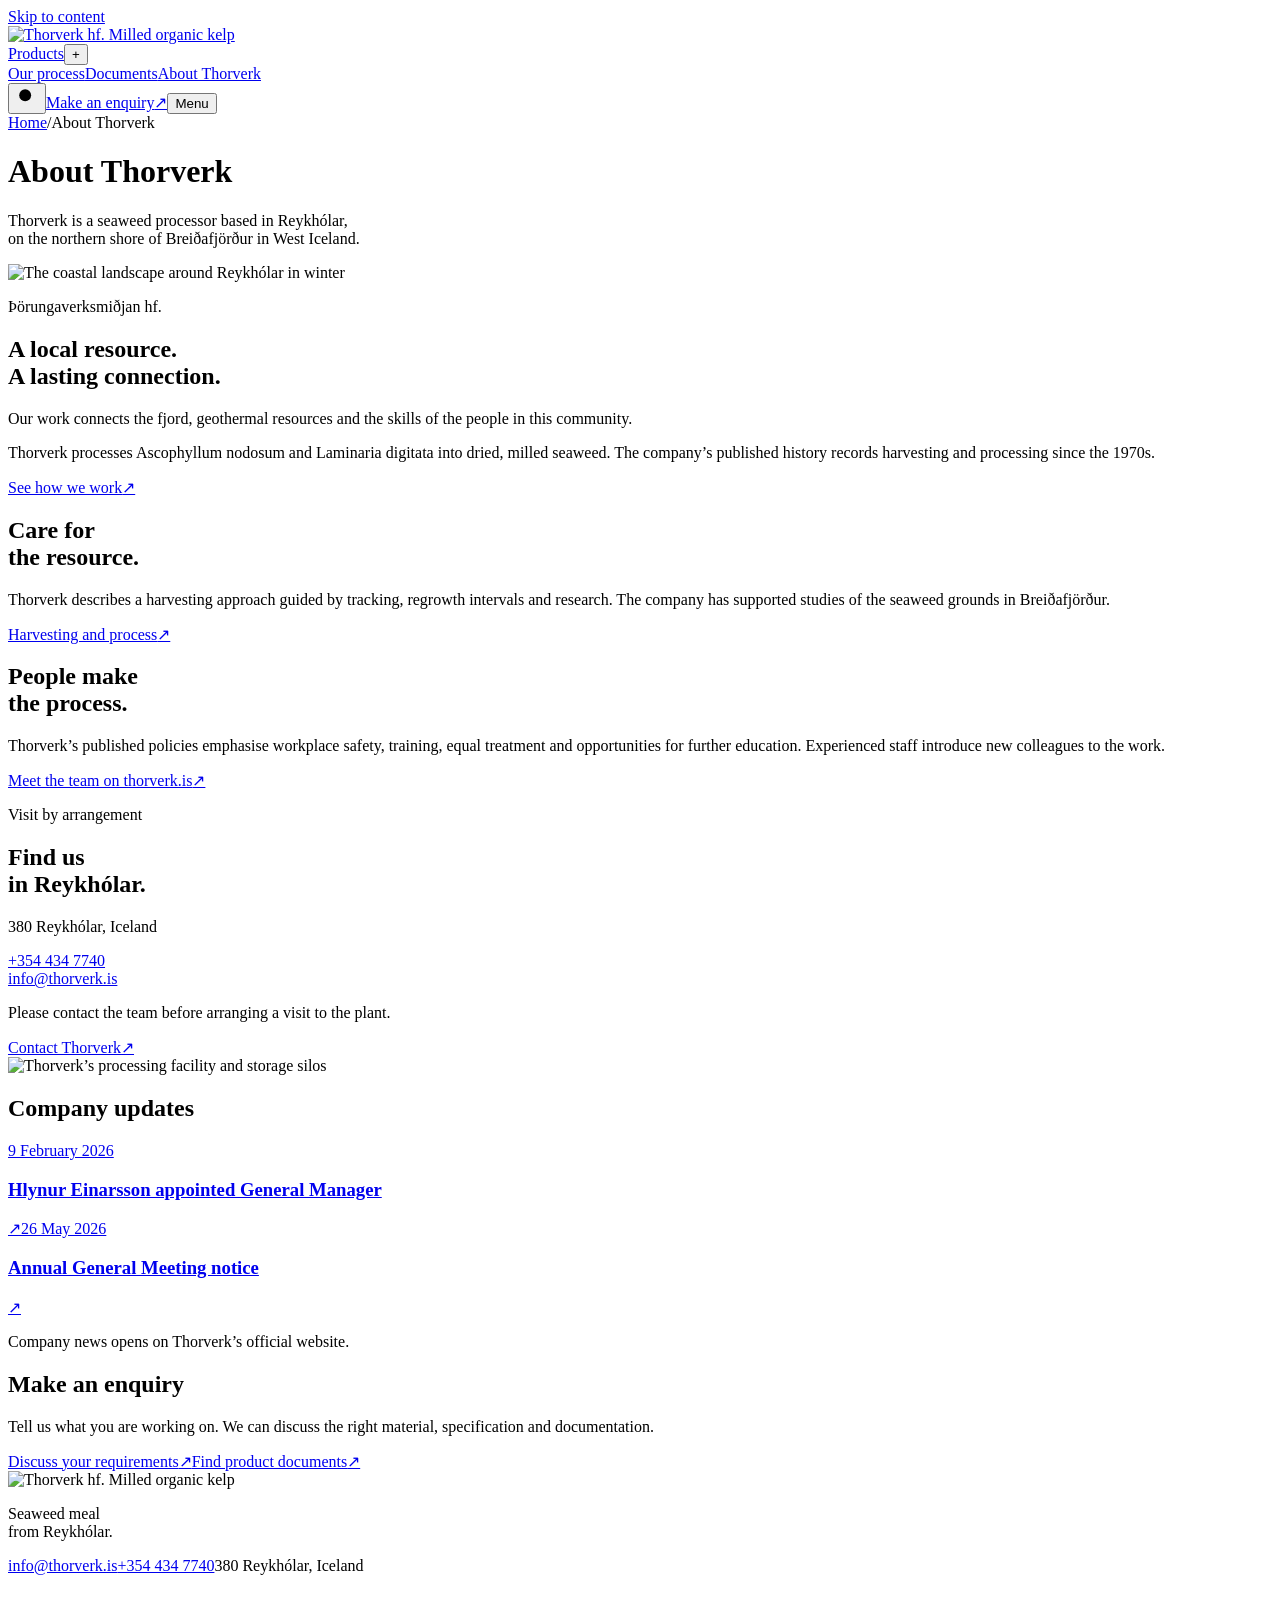
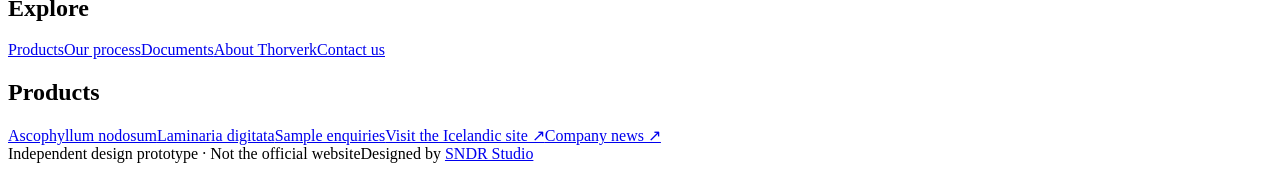
==== company/index.html @ 265b04f2 "Deploy Thorverk prototype (noindex preview)" ====
<!doctype html><html lang="en"><head><meta charset="utf-8"><meta name="viewport" content="width=device-width,initial-scale=1,viewport-fit=cover"><title>At home in Reykhólar | Thorverk</title><meta name="description" content="Explore Thorverk's Icelandic seaweed products, geothermal drying process and technical documents. An independent SNDR Studio design prototype."><meta name="robots" content="noindex,nofollow"><meta name="theme-color" content="#f8f8ef"><script>/* focus-guard: a focus ring only for people using a keyboard.

   The bug it ends: a menu, drawer or dialog opens and its FIRST link (or the dialog's close button)
   is outlined, as if it were selected. Cause: opening code calls first.focus(), or <dialog>.showModal()
   focuses the first control by itself. When nothing was focused before, the browser decides the ring is
   wanted. Safari never focuses a button on click and a touch tap never does either, so on iPhone,
   iPad and Safari the very first tap paints the ring. Chrome with a mouse hides it, which is why it
   passes the desktop check and then reappears on Sindri's phone.

   How: remember the last input kind on <html data-input="pointer|key"> and let focus-guard.css drop the
   ring while the last input was a pointer. Keyboard users keep every ring. Load before everything else
   (inline in <head>, ~400 bytes), no dependencies. Doc: _tools/focus-guard/README.md */
(function () {
  var root = document.documentElement;
  function set(v) { if (root.getAttribute('data-input') !== v) root.setAttribute('data-input', v); }
  addEventListener('pointerdown', function () { set('pointer'); }, true);
  addEventListener('keydown', function (e) {
    if (e.key === 'Shift' || e.key === 'Control' || e.key === 'Alt' || e.key === 'Meta') return;
    set('key');
  }, true);
})();
</script><link rel="icon" href="/thorverk-preview/assets/img/logo.png"><link rel="preload" href="/thorverk-preview/assets/fonts/Rowan-Bold.woff2" as="font" type="font/woff2" crossorigin><link rel="preload" href="/thorverk-preview/assets/fonts/PlusJakartaSans-Medium.woff2" as="font" type="font/woff2" crossorigin><link rel="stylesheet" href="/thorverk-preview/assets/css/reference-tokens.css"><link rel="stylesheet" href="/thorverk-preview/assets/css/site.css"><link rel="stylesheet" href="/thorverk-preview/assets/css/focus-guard.css"><link rel="stylesheet" href="/thorverk-preview/assets/css/motion.css"><script>if(!matchMedia('(prefers-reduced-motion: reduce)').matches&&!/[?&]static=1/.test(location.search)){document.documentElement.classList.add('motion-pre');setTimeout(function(){document.documentElement.classList.remove('motion-pre')},2500)}</script><script src="/thorverk-preview/assets/js/site.js" defer></script><script src="/thorverk-preview/assets/vendor/gsap.min.js" defer></script><script src="/thorverk-preview/assets/vendor/ScrollTrigger.min.js" defer></script><script src="/thorverk-preview/assets/vendor/lenis.min.js" defer></script><script src="/thorverk-preview/assets/js/motion.js" defer></script></head>
<body data-page="/company/"><a class="skip" href="#main">Skip to content</a>
<header class="site-head"><a class="brand" href="/thorverk-preview/" aria-label="Thorverk home"><img src="/thorverk-preview/assets/img/logo.png" width="222" height="60" alt="Thorverk hf. Milled organic kelp"></a><div class="head-right"><div class="head-space" aria-hidden="true"></div><div class="head-row"><nav class="desktop-nav" aria-label="Main navigation"><div class="product-nav"><a  href="/thorverk-preview/products/">Products</a><button type="button" class="products-toggle" aria-label="Explore products menu" aria-controls="product-menu" aria-expanded="false">+</button></div><a href="/thorverk-preview/process/" >Our process</a><a href="/thorverk-preview/documents/" >Documents</a><a href="/thorverk-preview/company/" aria-current="page">About Thorverk</a></nav><button class="icon-button search-trigger" data-dialog="search-dialog" aria-label="Search the website"><svg viewBox="0 0 24 24" width="22" height="22" aria-hidden="true"><circle cx="10" cy="10" r="6.5"/><path d="m15 15 5 5"/></svg></button><a class="head-contact button" href="/thorverk-preview/contact/"><span>Make an enquiry</span><span class="bubble" aria-hidden="true">↗︎</span></a><button class="menu-button" data-dialog="nav-dialog" aria-label="Open menu" aria-controls="nav-dialog" aria-expanded="false"><span class="menu-word">Menu</span><span class="menu-lines"><i></i><i></i></span></button></div></div>
<div id="product-menu" class="mega" hidden><div class="mega-intro"><h2>Two species,<br> eight grades.</h2><a class="text-link" href="/thorverk-preview/products/">All products <span aria-hidden="true">↗︎</span></a></div><a class="mega-product" href="/thorverk-preview/products/ascophyllum/"><span class="label">Rockweed / Five grades</span><strong>Ascophyllum<br> nodosum</strong><img src="/thorverk-preview/assets/img/asco510-small.webp" alt="Coarse Ascophyllum flakes" width="300" height="200"></a><a class="mega-product sky" href="/thorverk-preview/products/laminaria/"><span class="label">Kelp / Three grades</span><strong>Laminaria<br> digitata</strong><img src="/thorverk-preview/assets/img/lam50-small.webp" alt="Fine Laminaria powder" width="300" height="200"></a><div class="mega-links"><a href="/thorverk-preview/documents/">Technical documents ↗︎</a><a href="/thorverk-preview/contact/?intent=sample">Ask about a sample ↗︎</a></div></div></header>
<main id="main" tabindex="-1"><div class="page-top"><nav class="breadcrumb" aria-label="Breadcrumb"><a href="/thorverk-preview/">Home</a><span aria-hidden="true">/</span><span aria-current="page">About Thorverk</span></nav><h1>About Thorverk</h1><p class="lead">Thorverk is a seaweed processor based in Reykhólar,<br> on the northern shore of Breiðafjörður in West Iceland.</p></div><div class="wide-photo"><img class="" src="/thorverk-preview/assets/img/fjord.webp" alt="The coastal landscape around Reykhólar in winter" width="1800" height="1200" fetchpriority="high" decoding="async"></div><section class="intro-section"><p class="label">Þörungaverksmiðjan hf.</p><h2>A local resource.<br> A lasting connection.</h2><div class="intro-copy"><p class="lead">Our work connects the fjord, geothermal resources and the skills of the people in this community.</p><p>Thorverk processes Ascophyllum nodosum and Laminaria digitata into dried, milled seaweed. The company’s published history records harvesting and processing since the 1970s.</p><a class="text-link" href="/thorverk-preview/process/">See how we work<span class="bubble" aria-hidden="true">↗︎</span></a></div></section><section class="two-up"><div class="lime"><h2>Care for<br> the resource.</h2><p>Thorverk describes a harvesting approach guided by tracking, regrowth intervals and research. The company has supported studies of the seaweed grounds in Breiðafjörður.</p><a class="text-link" href="/thorverk-preview/process/#harvest">Harvesting and process<span class="bubble" aria-hidden="true">↗︎</span></a></div><div class="sky"><h2>People make<br> the process.</h2><p>Thorverk’s published policies emphasise workplace safety, training, equal treatment and opportunities for further education. Experienced staff introduce new colleagues to the work.</p><a class="text-link" href="https://thorverk.is/about_us/staff/">Meet the team on thorverk.is<span class="bubble" aria-hidden="true">↗︎</span></a></div></section><section class="company-location"><div><p class="label">Visit by arrangement</p><h2>Find us<br> in Reykhólar.</h2><p>380 Reykhólar, Iceland</p><a href="tel:+3544347740">+354 434 7740</a><br> <a href="mailto:info@thorverk.is">info@thorverk.is</a><p>Please contact the team before arranging a visit to the plant.</p><a class="button " href="/thorverk-preview/contact/"><span>Contact Thorverk</span><span class="bubble" aria-hidden="true">↗︎</span></a></div><img class="" src="/thorverk-preview/assets/img/silos.webp" alt="Thorverk’s processing facility and storage silos" width="1800" height="1200" loading="lazy" decoding="async"></section><section class="news-section"><h2>Company updates</h2><div class="news-list"><a href="https://thorverk.is/news/New_General_Manager/"><time datetime="2026-02-09">9 February 2026</time><h3>Hlynur Einarsson appointed General Manager</h3><span aria-hidden="true">↗︎</span></a><a href="https://thorverk.is/news/Annual_General_Meeting_2026/"><time datetime="2026-05-26">26 May 2026</time><h3>Annual General Meeting notice</h3><span aria-hidden="true">↗︎</span></a></div><p class="source-note">Company news opens on Thorverk’s official website.</p></section><section class="enquiry-band"><div><h2>Make an enquiry</h2><p>Tell us what you are working on. We can discuss the right material, specification and documentation.</p></div><div class="enquiry-band__actions"><a class="button " href="/thorverk-preview/contact/"><span>Discuss your requirements</span><span class="bubble" aria-hidden="true">↗︎</span></a><a class="text-link" href="/thorverk-preview/documents/">Find product documents<span class="bubble" aria-hidden="true">↗︎</span></a></div></section></main>
<footer><div class="footer-main"><div class="footer-about"><img src="/thorverk-preview/assets/img/logo.png" alt="Thorverk hf. Milled organic kelp" width="222" height="60"><p>Seaweed meal<br> from Reykhólar.</p><a href="mailto:info@thorverk.is">info@thorverk.is</a><a href="tel:+3544347740">+354 434 7740</a><span>380 Reykhólar, Iceland</span></div><div class="footer-group"><h2>Explore</h2><a href="/thorverk-preview/products/">Products</a><a href="/thorverk-preview/process/">Our process</a><a href="/thorverk-preview/documents/">Documents</a><a href="/thorverk-preview/company/">About Thorverk</a><a href="/thorverk-preview/contact/">Contact us</a></div><div class="footer-group"><h2>Products</h2><a href="/thorverk-preview/products/ascophyllum/">Ascophyllum nodosum</a><a href="/thorverk-preview/products/laminaria/">Laminaria digitata</a><a href="/thorverk-preview/contact/?intent=sample">Sample enquiries</a><a href="https://thorverk.is/lang/is">Visit the Icelandic site ↗︎</a><a href="https://thorverk.is/news/">Company news ↗︎</a></div></div><div class="footer-bottom"><span>Independent design prototype · Not the official website</span><span>Designed by <a href="https://sndrstudio.is/">SNDR Studio</a></span></div></footer>
<dialog id="nav-dialog" class="nav-dialog" aria-labelledby="nav-title" tabindex="-1"><div class="dialog-head"><h2 id="nav-title">Explore Thorverk</h2><button class="close-button" data-close aria-label="Close menu">Close <span aria-hidden="true">×</span></button></div><nav aria-label="Mobile navigation"><a href="/thorverk-preview/products/">Products<span aria-hidden="true">↗︎</span></a><a href="/thorverk-preview/process/">Our process<span aria-hidden="true">↗︎</span></a><a href="/thorverk-preview/documents/">Documents<span aria-hidden="true">↗︎</span></a><a href="/thorverk-preview/company/">About Thorverk<span aria-hidden="true">↗︎</span></a><a href="/thorverk-preview/contact/">Make an enquiry<span aria-hidden="true">↗︎</span></a></nav><div class="nav-secondary"><a href="/thorverk-preview/products/ascophyllum/">Ascophyllum nodosum</a><a href="/thorverk-preview/products/laminaria/">Laminaria digitata</a><a href="https://thorverk.is/lang/is">Íslenska ↗︎</a></div><p>380 Reykhólar, Iceland<br> <a href="tel:+3544347740">+354 434 7740</a></p></dialog>
<dialog id="search-dialog" class="search-dialog" aria-labelledby="search-title" tabindex="-1"><div class="dialog-head"><h2 id="search-title">Find what you need</h2><button class="close-button" data-close aria-label="Close search">Close <span aria-hidden="true">×</span></button></div><label for="site-search">Search products, grades and information</label><input type="search" id="site-search" name="search" placeholder="Try ASCO 70 or geothermal…" autocomplete="off"><p class="small" id="search-count" aria-live="polite"></p><div id="search-results"></div></dialog>
</body></html>
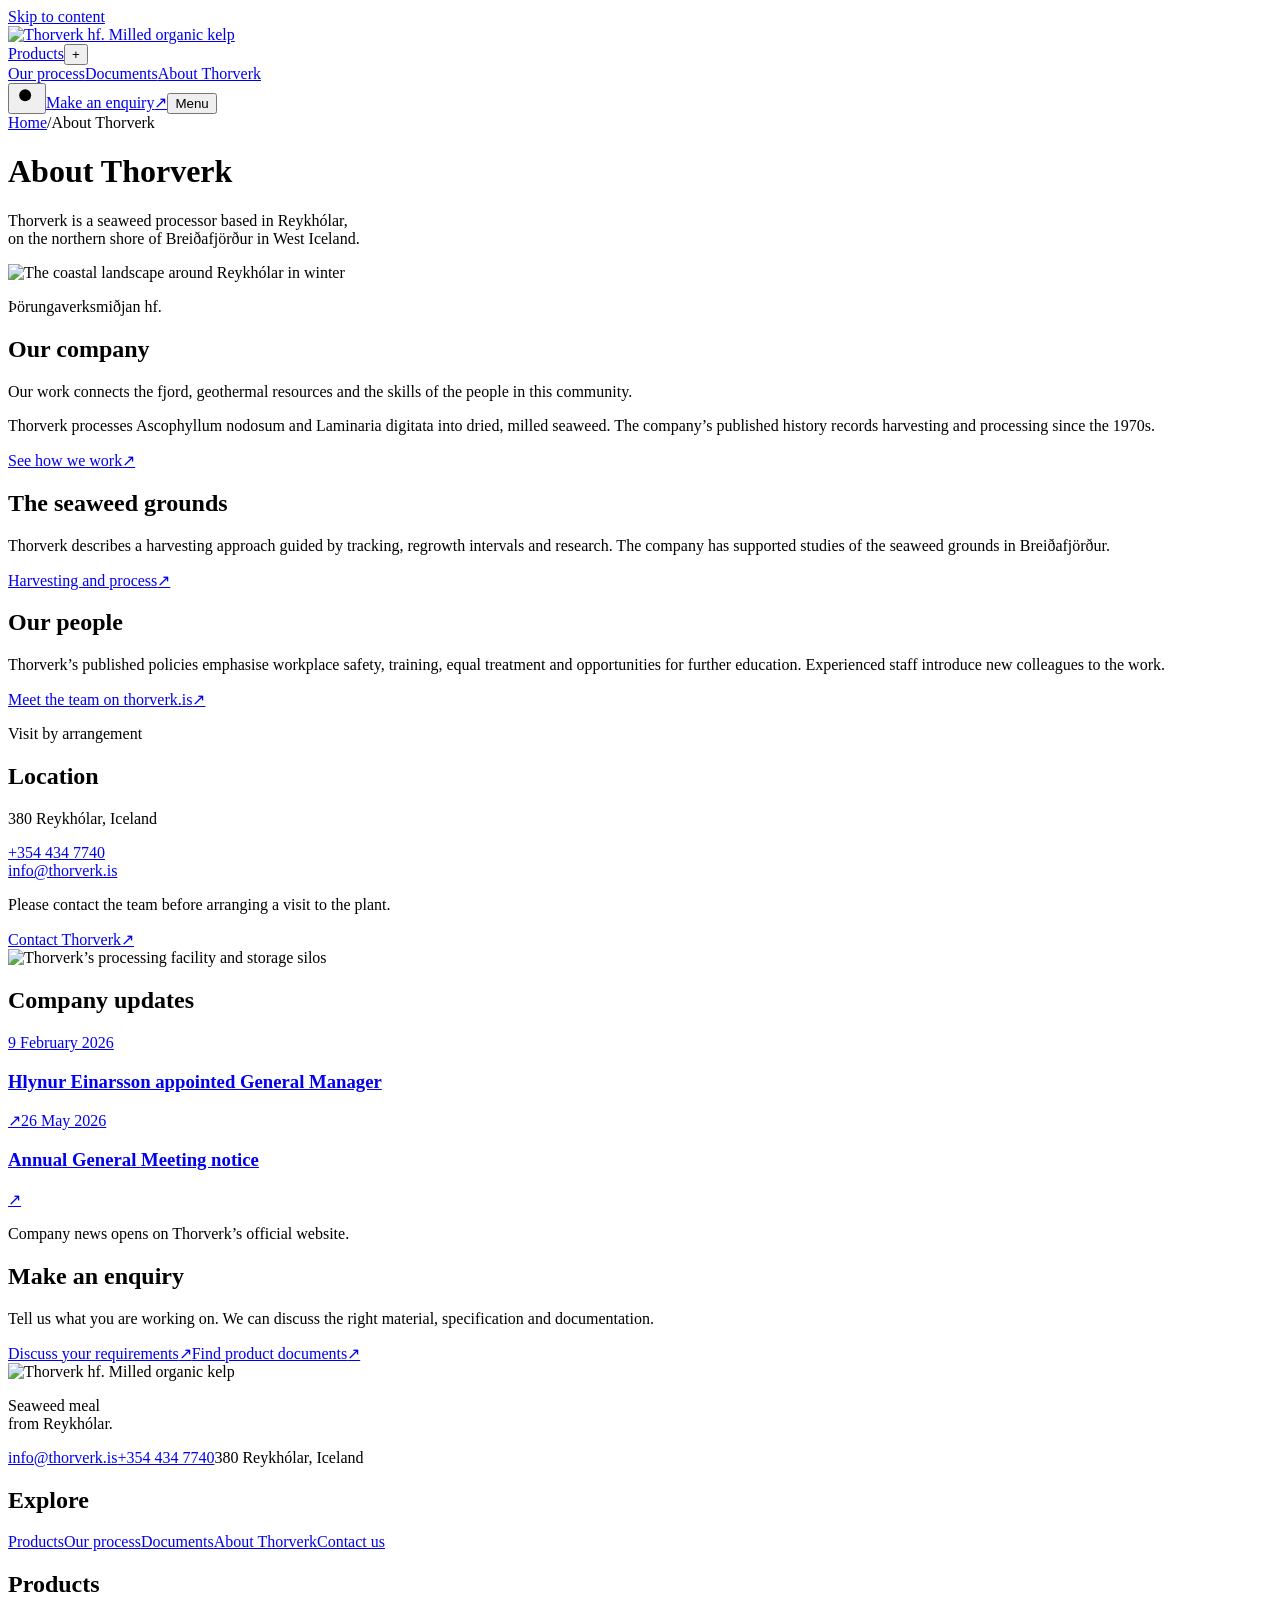
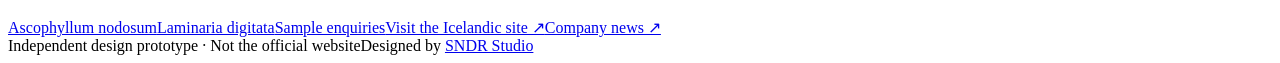
==== commit be4c39fe: "Deploy Thorverk prototype (noindex preview)" ====
--- a/company/index.html
+++ b/company/index.html
@@ -1,4 +1,4 @@
-<!doctype html><html lang="en"><head><meta charset="utf-8"><meta name="viewport" content="width=device-width,initial-scale=1,viewport-fit=cover"><title>At home in Reykhólar | Thorverk</title><meta name="description" content="Explore Thorverk's Icelandic seaweed products, geothermal drying process and technical documents. An independent SNDR Studio design prototype."><meta name="robots" content="noindex,nofollow"><meta name="theme-color" content="#f8f8ef"><script>/* focus-guard: a focus ring only for people using a keyboard.
+<!doctype html><html lang="en"><head><meta charset="utf-8"><meta name="viewport" content="width=device-width,initial-scale=1,viewport-fit=cover"><title>About Thorverk | Thorverk</title><meta name="description" content="Explore Thorverk's Icelandic seaweed products, geothermal drying process and technical documents. An independent SNDR Studio design prototype."><meta name="robots" content="noindex,nofollow"><script type="application/ld+json">{"@context":"https://schema.org","@type":"Organization","name":"Thorverk","legalName":"Þörungaverksmiðjan hf.","url":"https://thorverk.is/","email":"info@thorverk.is","telephone":"+354 434 7740","address":{"@type":"PostalAddress","postalCode":"380","addressLocality":"Reykhólar","addressCountry":"IS"}}</script><meta name="theme-color" content="#f8f8ef"><script>/* focus-guard: a focus ring only for people using a keyboard.
 
    The bug it ends: a menu, drawer or dialog opens and its FIRST link (or the dialog's close button)
    is outlined, as if it were selected. Cause: opening code calls first.focus(), or <dialog>.showModal()
@@ -23,7 +23,7 @@
 <body data-page="/company/"><a class="skip" href="#main">Skip to content</a>
 <header class="site-head"><a class="brand" href="/thorverk-preview/" aria-label="Thorverk home"><img src="/thorverk-preview/assets/img/logo.png" width="222" height="60" alt="Thorverk hf. Milled organic kelp"></a><div class="head-right"><div class="head-space" aria-hidden="true"></div><div class="head-row"><nav class="desktop-nav" aria-label="Main navigation"><div class="product-nav"><a  href="/thorverk-preview/products/">Products</a><button type="button" class="products-toggle" aria-label="Explore products menu" aria-controls="product-menu" aria-expanded="false">+</button></div><a href="/thorverk-preview/process/" >Our process</a><a href="/thorverk-preview/documents/" >Documents</a><a href="/thorverk-preview/company/" aria-current="page">About Thorverk</a></nav><button class="icon-button search-trigger" data-dialog="search-dialog" aria-label="Search the website"><svg viewBox="0 0 24 24" width="22" height="22" aria-hidden="true"><circle cx="10" cy="10" r="6.5"/><path d="m15 15 5 5"/></svg></button><a class="head-contact button" href="/thorverk-preview/contact/"><span>Make an enquiry</span><span class="bubble" aria-hidden="true">↗︎</span></a><button class="menu-button" data-dialog="nav-dialog" aria-label="Open menu" aria-controls="nav-dialog" aria-expanded="false"><span class="menu-word">Menu</span><span class="menu-lines"><i></i><i></i></span></button></div></div>
 <div id="product-menu" class="mega" hidden><div class="mega-intro"><h2>Two species,<br> eight grades.</h2><a class="text-link" href="/thorverk-preview/products/">All products <span aria-hidden="true">↗︎</span></a></div><a class="mega-product" href="/thorverk-preview/products/ascophyllum/"><span class="label">Rockweed / Five grades</span><strong>Ascophyllum<br> nodosum</strong><img src="/thorverk-preview/assets/img/asco510-small.webp" alt="Coarse Ascophyllum flakes" width="300" height="200"></a><a class="mega-product sky" href="/thorverk-preview/products/laminaria/"><span class="label">Kelp / Three grades</span><strong>Laminaria<br> digitata</strong><img src="/thorverk-preview/assets/img/lam50-small.webp" alt="Fine Laminaria powder" width="300" height="200"></a><div class="mega-links"><a href="/thorverk-preview/documents/">Technical documents ↗︎</a><a href="/thorverk-preview/contact/?intent=sample">Ask about a sample ↗︎</a></div></div></header>
-<main id="main" tabindex="-1"><div class="page-top"><nav class="breadcrumb" aria-label="Breadcrumb"><a href="/thorverk-preview/">Home</a><span aria-hidden="true">/</span><span aria-current="page">About Thorverk</span></nav><h1>About Thorverk</h1><p class="lead">Thorverk is a seaweed processor based in Reykhólar,<br> on the northern shore of Breiðafjörður in West Iceland.</p></div><div class="wide-photo"><img class="" src="/thorverk-preview/assets/img/fjord.webp" alt="The coastal landscape around Reykhólar in winter" width="1800" height="1200" fetchpriority="high" decoding="async"></div><section class="intro-section"><p class="label">Þörungaverksmiðjan hf.</p><h2>A local resource.<br> A lasting connection.</h2><div class="intro-copy"><p class="lead">Our work connects the fjord, geothermal resources and the skills of the people in this community.</p><p>Thorverk processes Ascophyllum nodosum and Laminaria digitata into dried, milled seaweed. The company’s published history records harvesting and processing since the 1970s.</p><a class="text-link" href="/thorverk-preview/process/">See how we work<span class="bubble" aria-hidden="true">↗︎</span></a></div></section><section class="two-up"><div class="lime"><h2>Care for<br> the resource.</h2><p>Thorverk describes a harvesting approach guided by tracking, regrowth intervals and research. The company has supported studies of the seaweed grounds in Breiðafjörður.</p><a class="text-link" href="/thorverk-preview/process/#harvest">Harvesting and process<span class="bubble" aria-hidden="true">↗︎</span></a></div><div class="sky"><h2>People make<br> the process.</h2><p>Thorverk’s published policies emphasise workplace safety, training, equal treatment and opportunities for further education. Experienced staff introduce new colleagues to the work.</p><a class="text-link" href="https://thorverk.is/about_us/staff/">Meet the team on thorverk.is<span class="bubble" aria-hidden="true">↗︎</span></a></div></section><section class="company-location"><div><p class="label">Visit by arrangement</p><h2>Find us<br> in Reykhólar.</h2><p>380 Reykhólar, Iceland</p><a href="tel:+3544347740">+354 434 7740</a><br> <a href="mailto:info@thorverk.is">info@thorverk.is</a><p>Please contact the team before arranging a visit to the plant.</p><a class="button " href="/thorverk-preview/contact/"><span>Contact Thorverk</span><span class="bubble" aria-hidden="true">↗︎</span></a></div><img class="" src="/thorverk-preview/assets/img/silos.webp" alt="Thorverk’s processing facility and storage silos" width="1800" height="1200" loading="lazy" decoding="async"></section><section class="news-section"><h2>Company updates</h2><div class="news-list"><a href="https://thorverk.is/news/New_General_Manager/"><time datetime="2026-02-09">9 February 2026</time><h3>Hlynur Einarsson appointed General Manager</h3><span aria-hidden="true">↗︎</span></a><a href="https://thorverk.is/news/Annual_General_Meeting_2026/"><time datetime="2026-05-26">26 May 2026</time><h3>Annual General Meeting notice</h3><span aria-hidden="true">↗︎</span></a></div><p class="source-note">Company news opens on Thorverk’s official website.</p></section><section class="enquiry-band"><div><h2>Make an enquiry</h2><p>Tell us what you are working on. We can discuss the right material, specification and documentation.</p></div><div class="enquiry-band__actions"><a class="button " href="/thorverk-preview/contact/"><span>Discuss your requirements</span><span class="bubble" aria-hidden="true">↗︎</span></a><a class="text-link" href="/thorverk-preview/documents/">Find product documents<span class="bubble" aria-hidden="true">↗︎</span></a></div></section></main>
+<main id="main" tabindex="-1"><div class="page-top"><nav class="breadcrumb" aria-label="Breadcrumb"><a href="/thorverk-preview/">Home</a><span aria-hidden="true">/</span><span aria-current="page">About Thorverk</span></nav><h1>About Thorverk</h1><p class="lead">Thorverk is a seaweed processor based in Reykhólar,<br> on the northern shore of Breiðafjörður in West Iceland.</p></div><div class="wide-photo"><img class="" src="/thorverk-preview/assets/img/fjord.webp" alt="The coastal landscape around Reykhólar in winter" width="1800" height="1200" fetchpriority="high" decoding="async"></div><section class="intro-section"><p class="label">Þörungaverksmiðjan hf.</p><h2>Our company</h2><div class="intro-copy"><p class="lead">Our work connects the fjord, geothermal resources and the skills of the people in this community.</p><p>Thorverk processes Ascophyllum nodosum and Laminaria digitata into dried, milled seaweed. The company’s published history records harvesting and processing since the 1970s.</p><a class="text-link" href="/thorverk-preview/process/">See how we work<span class="bubble" aria-hidden="true">↗︎</span></a></div></section><section class="two-up"><div class="lime"><h2>The seaweed grounds</h2><p>Thorverk describes a harvesting approach guided by tracking, regrowth intervals and research. The company has supported studies of the seaweed grounds in Breiðafjörður.</p><a class="text-link" href="/thorverk-preview/process/#harvest">Harvesting and process<span class="bubble" aria-hidden="true">↗︎</span></a></div><div class="sky"><h2>Our people</h2><p>Thorverk’s published policies emphasise workplace safety, training, equal treatment and opportunities for further education. Experienced staff introduce new colleagues to the work.</p><a class="text-link" href="https://thorverk.is/about_us/staff/">Meet the team on thorverk.is<span class="bubble" aria-hidden="true">↗︎</span></a></div></section><section class="company-location"><div><p class="label">Visit by arrangement</p><h2>Location</h2><p>380 Reykhólar, Iceland</p><a href="tel:+3544347740">+354 434 7740</a><br> <a href="mailto:info@thorverk.is">info@thorverk.is</a><p>Please contact the team before arranging a visit to the plant.</p><a class="button " href="/thorverk-preview/contact/"><span>Contact Thorverk</span><span class="bubble" aria-hidden="true">↗︎</span></a></div><img class="" src="/thorverk-preview/assets/img/silos.webp" alt="Thorverk’s processing facility and storage silos" width="1800" height="1200" loading="lazy" decoding="async"></section><section class="news-section"><h2>Company updates</h2><div class="news-list"><a href="https://thorverk.is/news/New_General_Manager/"><time datetime="2026-02-09">9 February 2026</time><h3>Hlynur Einarsson appointed General Manager</h3><span aria-hidden="true">↗︎</span></a><a href="https://thorverk.is/news/Annual_General_Meeting_2026/"><time datetime="2026-05-26">26 May 2026</time><h3>Annual General Meeting notice</h3><span aria-hidden="true">↗︎</span></a></div><p class="source-note">Company news opens on Thorverk’s official website.</p></section><section class="enquiry-band"><div><h2>Make an enquiry</h2><p>Tell us what you are working on. We can discuss the right material, specification and documentation.</p></div><div class="enquiry-band__actions"><a class="button " href="/thorverk-preview/contact/"><span>Discuss your requirements</span><span class="bubble" aria-hidden="true">↗︎</span></a><a class="text-link" href="/thorverk-preview/documents/">Find product documents<span class="bubble" aria-hidden="true">↗︎</span></a></div></section></main>
 <footer><div class="footer-main"><div class="footer-about"><img src="/thorverk-preview/assets/img/logo.png" alt="Thorverk hf. Milled organic kelp" width="222" height="60"><p>Seaweed meal<br> from Reykhólar.</p><a href="mailto:info@thorverk.is">info@thorverk.is</a><a href="tel:+3544347740">+354 434 7740</a><span>380 Reykhólar, Iceland</span></div><div class="footer-group"><h2>Explore</h2><a href="/thorverk-preview/products/">Products</a><a href="/thorverk-preview/process/">Our process</a><a href="/thorverk-preview/documents/">Documents</a><a href="/thorverk-preview/company/">About Thorverk</a><a href="/thorverk-preview/contact/">Contact us</a></div><div class="footer-group"><h2>Products</h2><a href="/thorverk-preview/products/ascophyllum/">Ascophyllum nodosum</a><a href="/thorverk-preview/products/laminaria/">Laminaria digitata</a><a href="/thorverk-preview/contact/?intent=sample">Sample enquiries</a><a href="https://thorverk.is/lang/is">Visit the Icelandic site ↗︎</a><a href="https://thorverk.is/news/">Company news ↗︎</a></div></div><div class="footer-bottom"><span>Independent design prototype · Not the official website</span><span>Designed by <a href="https://sndrstudio.is/">SNDR Studio</a></span></div></footer>
 <dialog id="nav-dialog" class="nav-dialog" aria-labelledby="nav-title" tabindex="-1"><div class="dialog-head"><h2 id="nav-title">Explore Thorverk</h2><button class="close-button" data-close aria-label="Close menu">Close <span aria-hidden="true">×</span></button></div><nav aria-label="Mobile navigation"><a href="/thorverk-preview/products/">Products<span aria-hidden="true">↗︎</span></a><a href="/thorverk-preview/process/">Our process<span aria-hidden="true">↗︎</span></a><a href="/thorverk-preview/documents/">Documents<span aria-hidden="true">↗︎</span></a><a href="/thorverk-preview/company/">About Thorverk<span aria-hidden="true">↗︎</span></a><a href="/thorverk-preview/contact/">Make an enquiry<span aria-hidden="true">↗︎</span></a></nav><div class="nav-secondary"><a href="/thorverk-preview/products/ascophyllum/">Ascophyllum nodosum</a><a href="/thorverk-preview/products/laminaria/">Laminaria digitata</a><a href="https://thorverk.is/lang/is">Íslenska ↗︎</a></div><p>380 Reykhólar, Iceland<br> <a href="tel:+3544347740">+354 434 7740</a></p></dialog>
 <dialog id="search-dialog" class="search-dialog" aria-labelledby="search-title" tabindex="-1"><div class="dialog-head"><h2 id="search-title">Find what you need</h2><button class="close-button" data-close aria-label="Close search">Close <span aria-hidden="true">×</span></button></div><label for="site-search">Search products, grades and information</label><input type="search" id="site-search" name="search" placeholder="Try ASCO 70 or geothermal…" autocomplete="off"><p class="small" id="search-count" aria-live="polite"></p><div id="search-results"></div></dialog>
